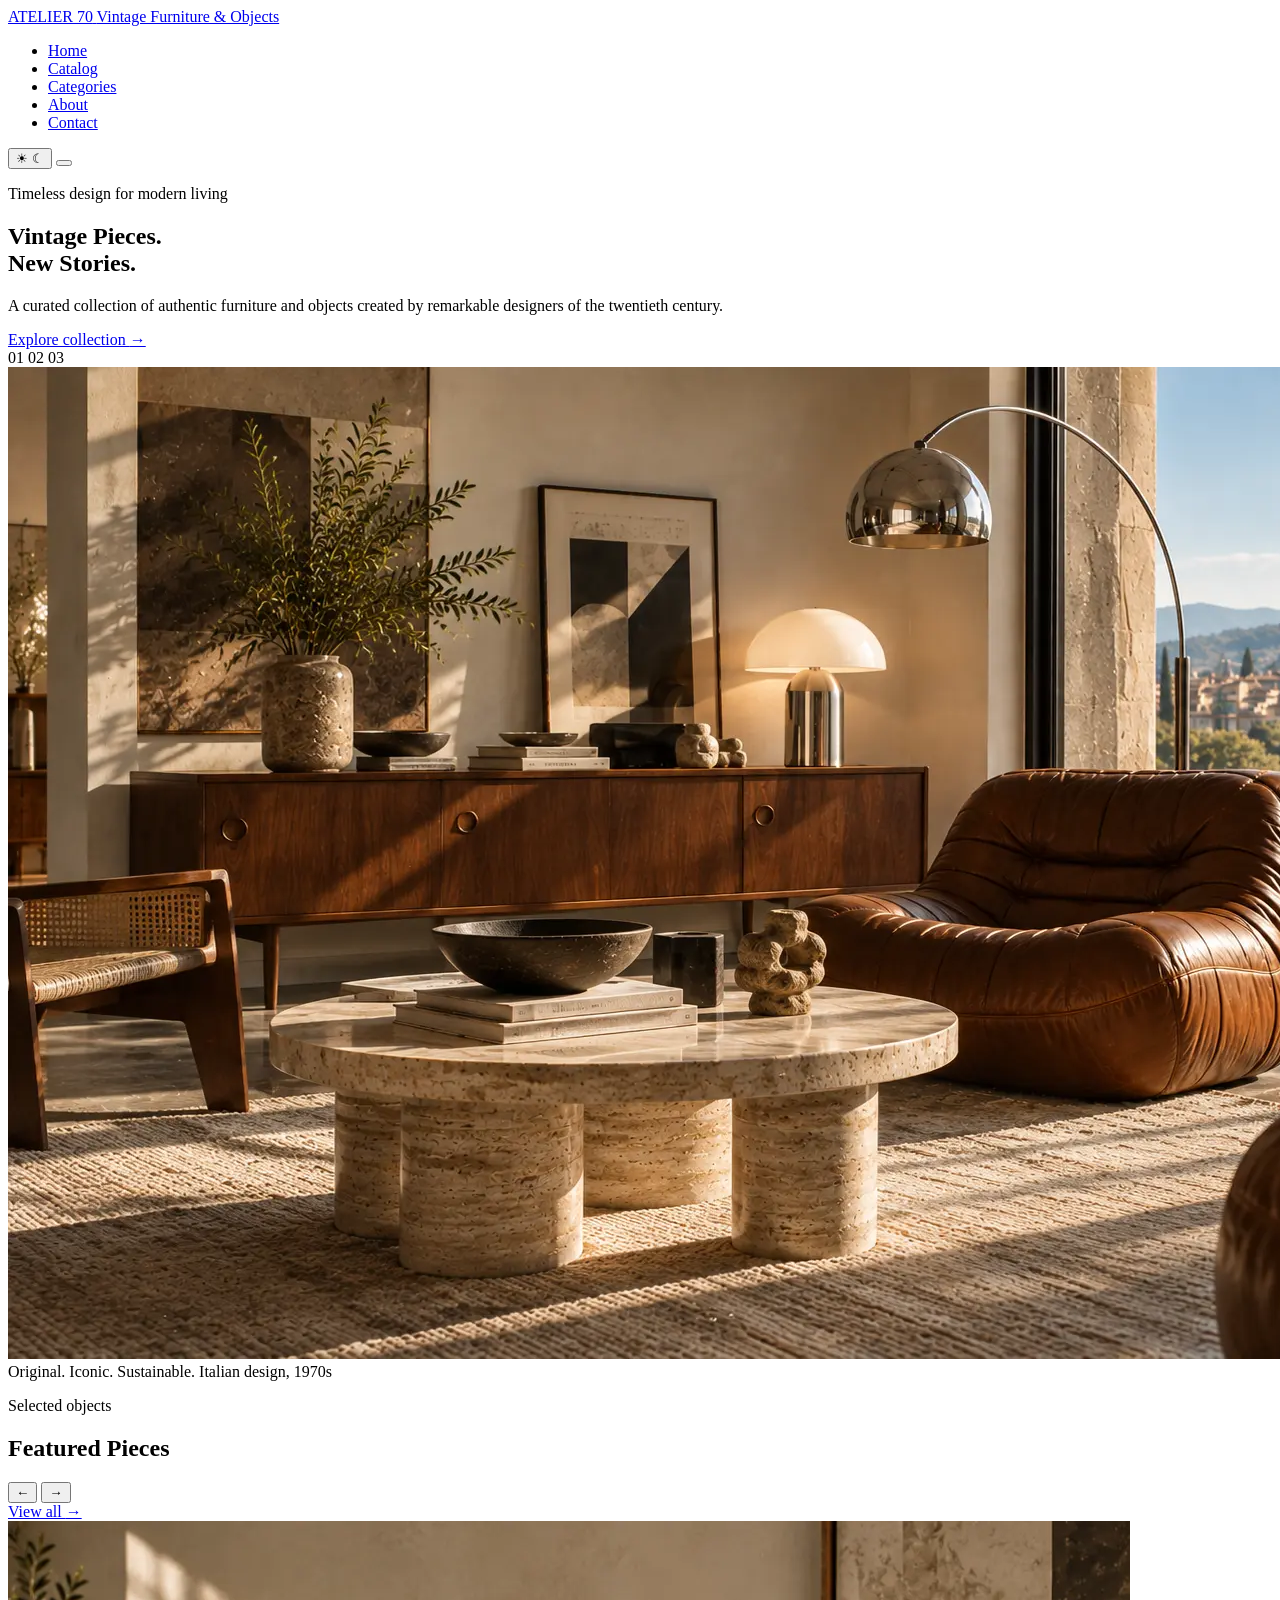
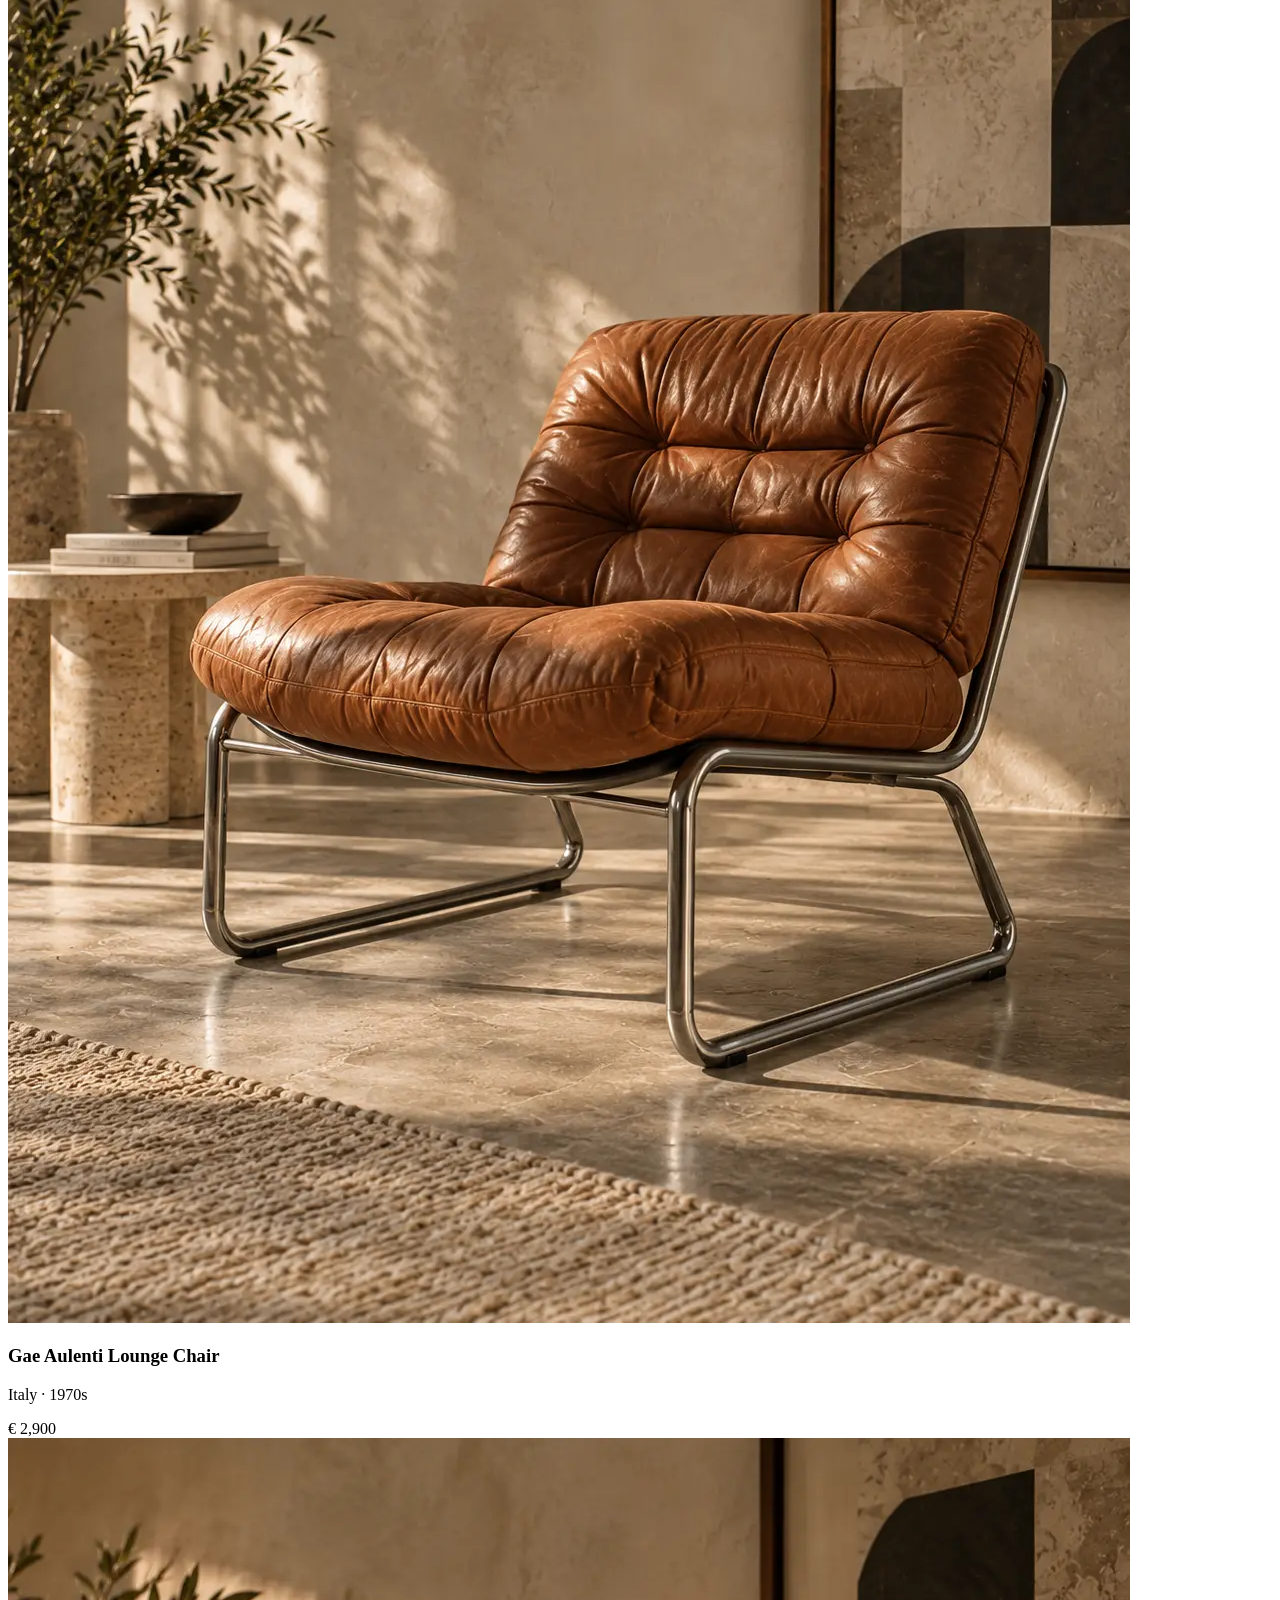
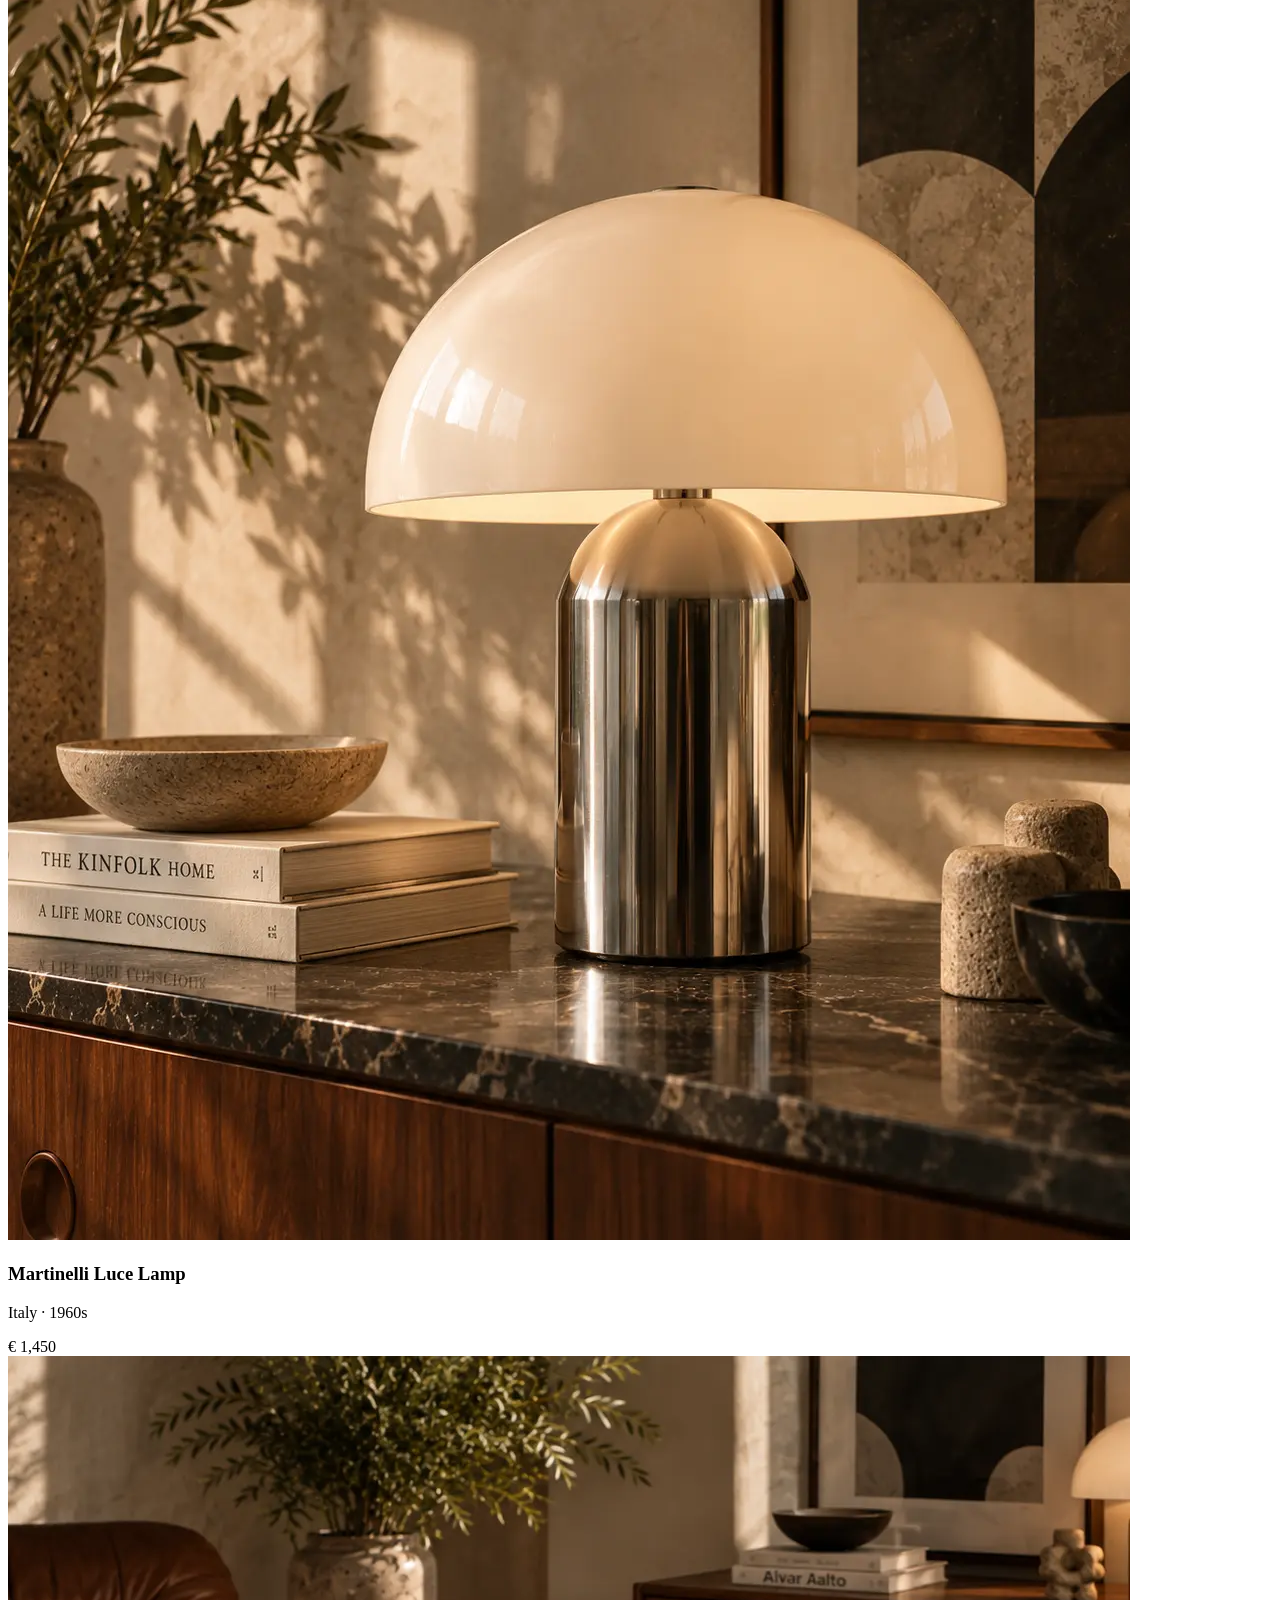
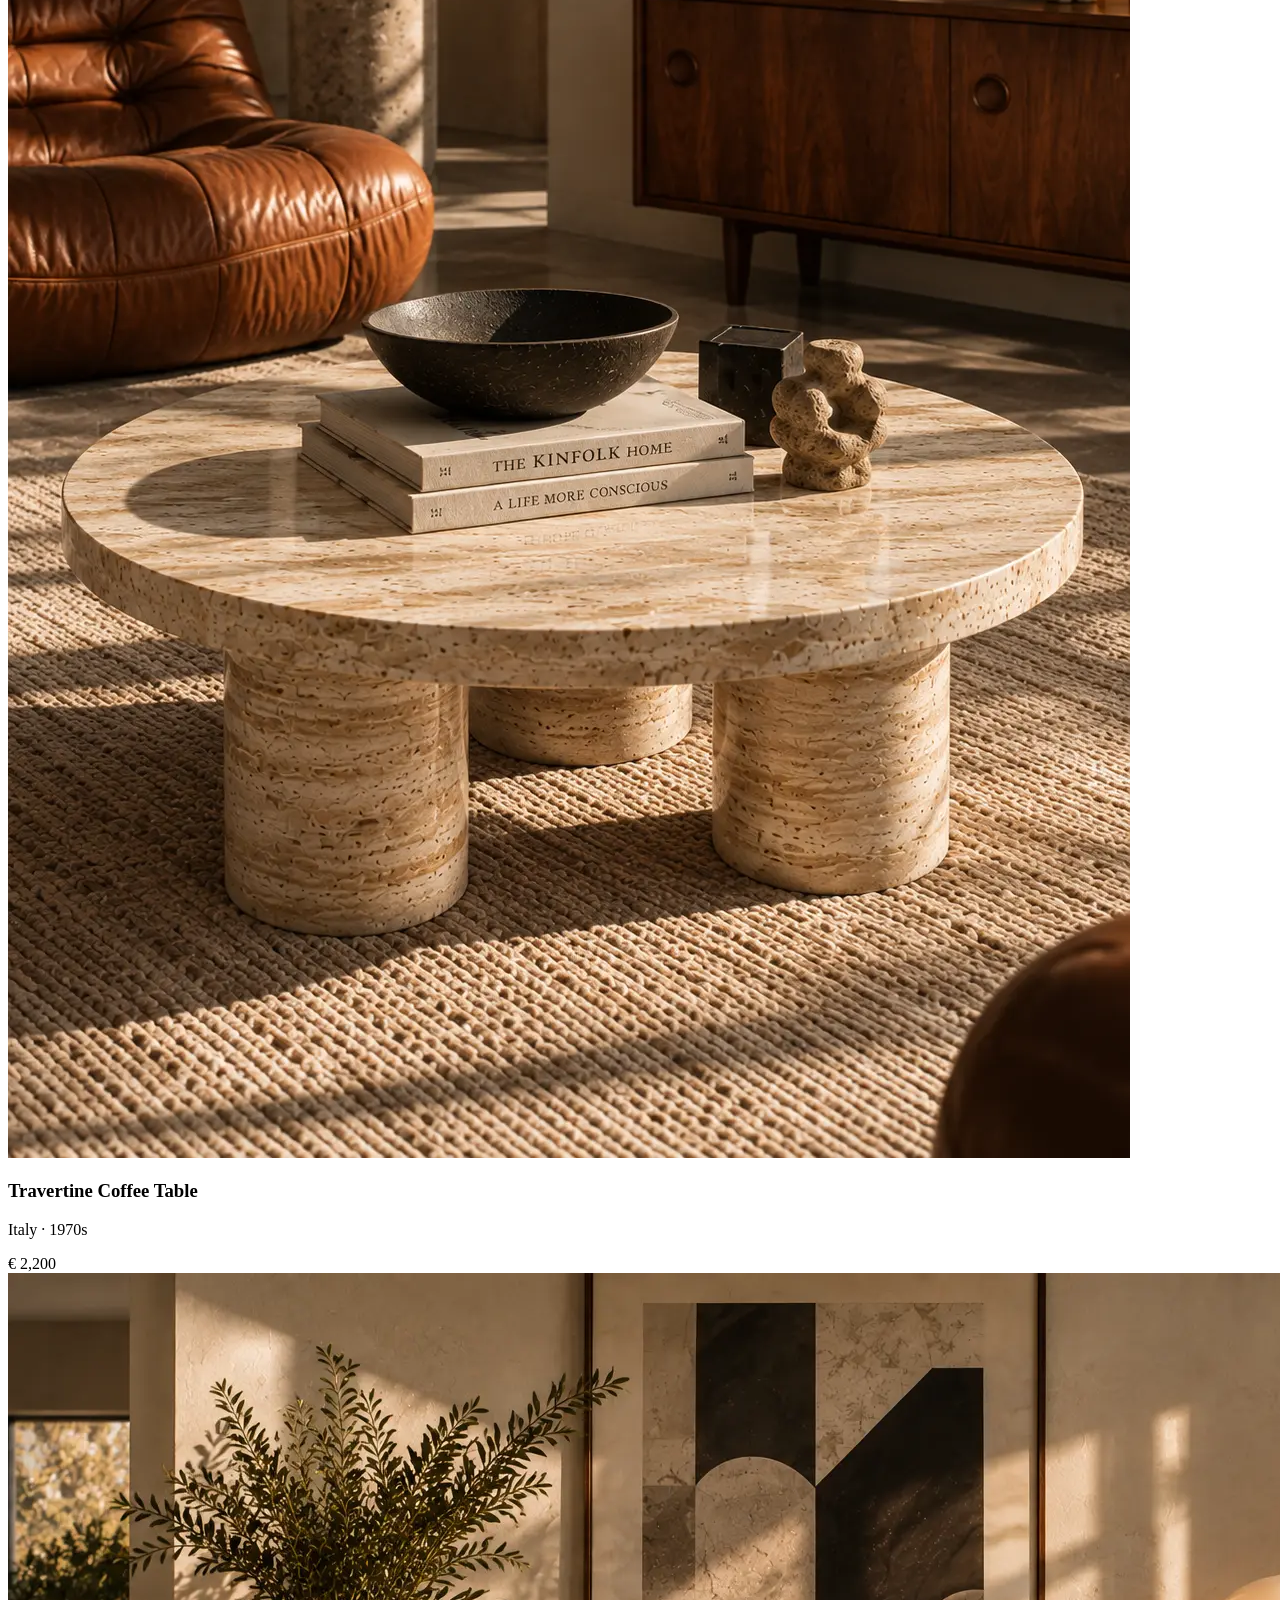
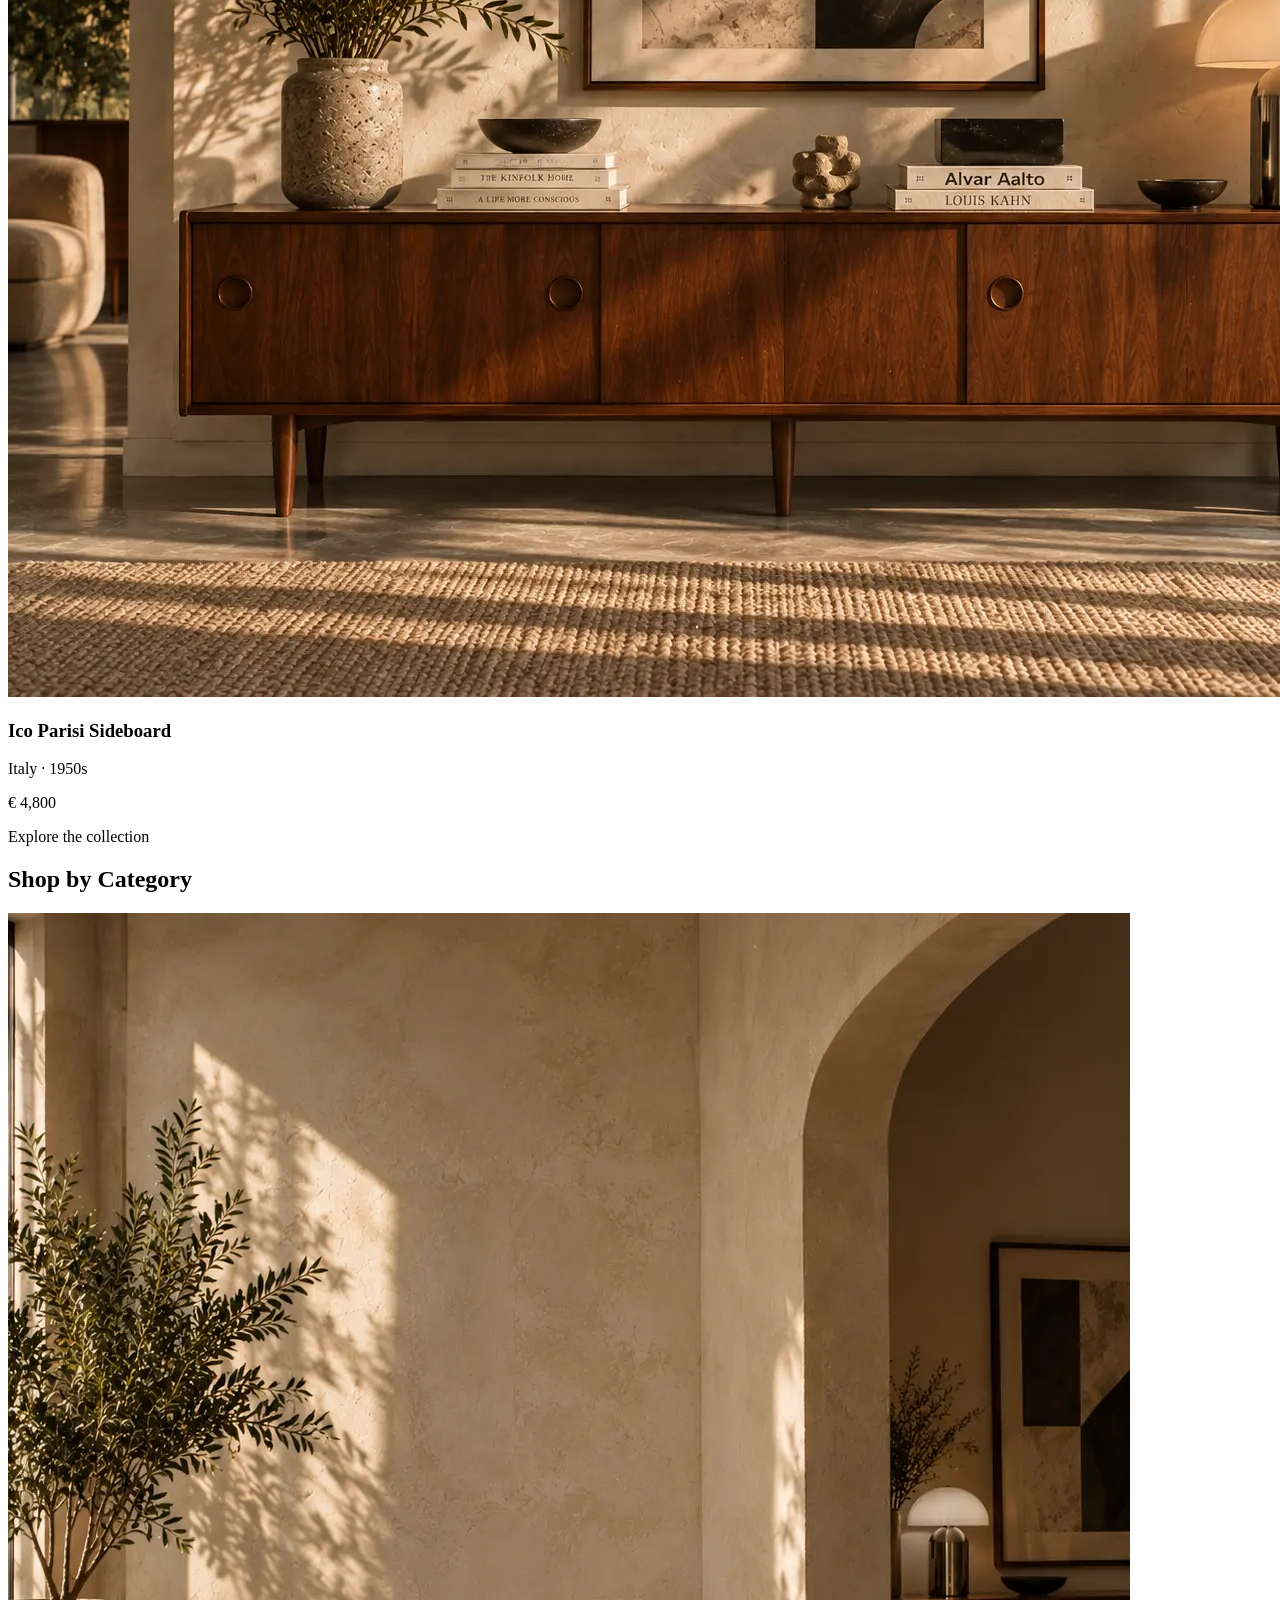
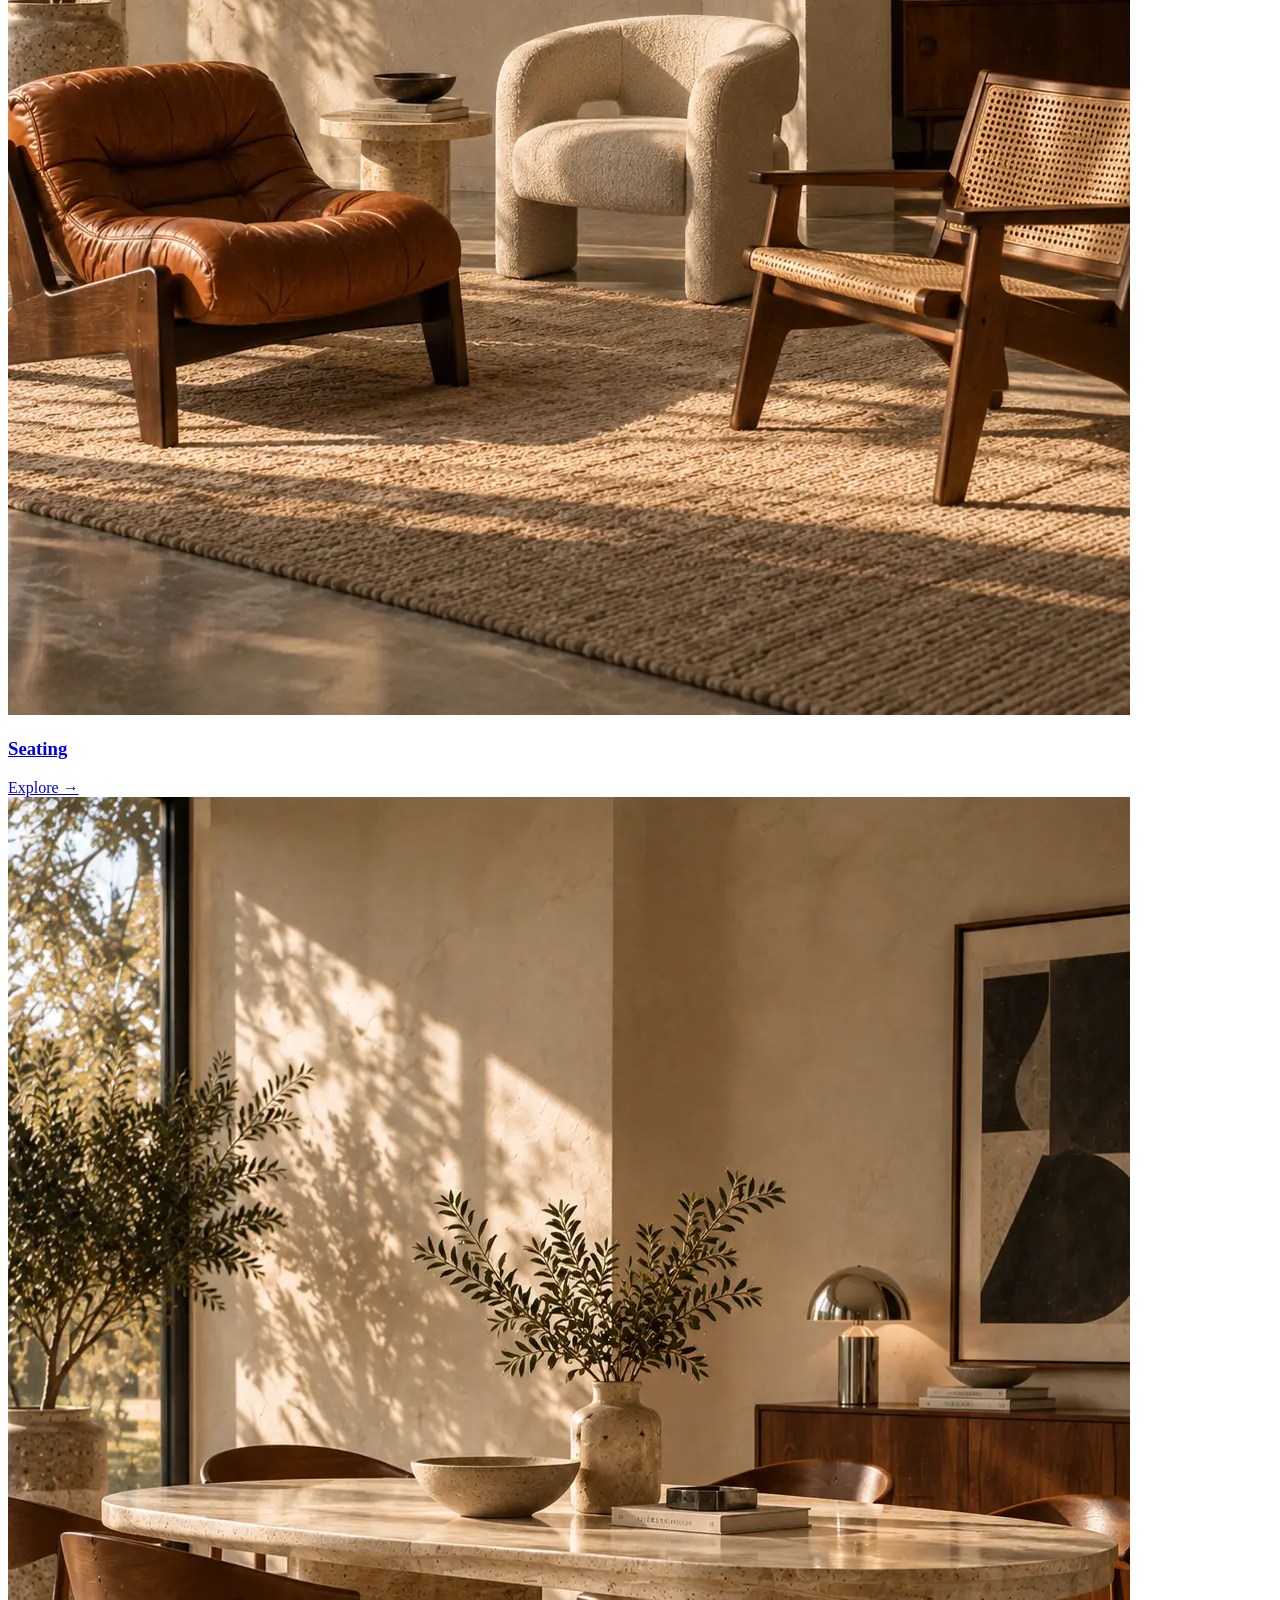
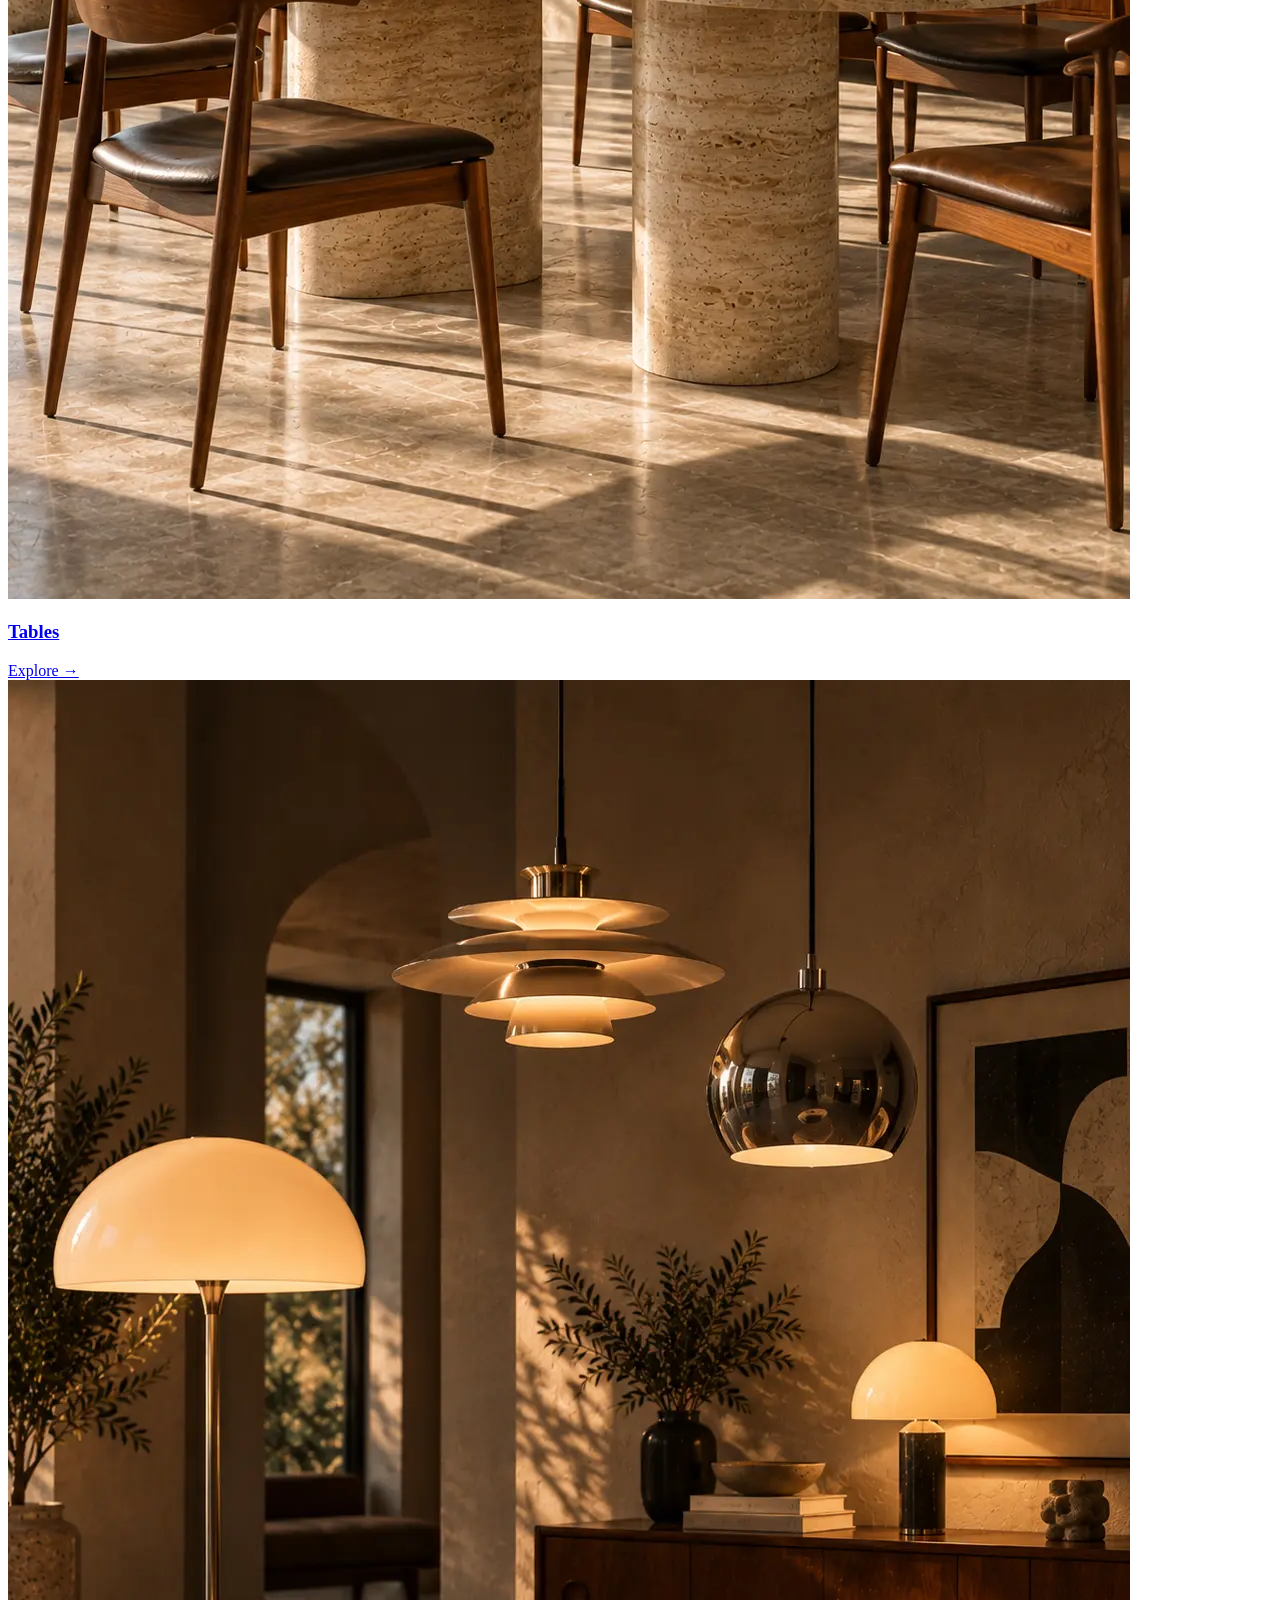
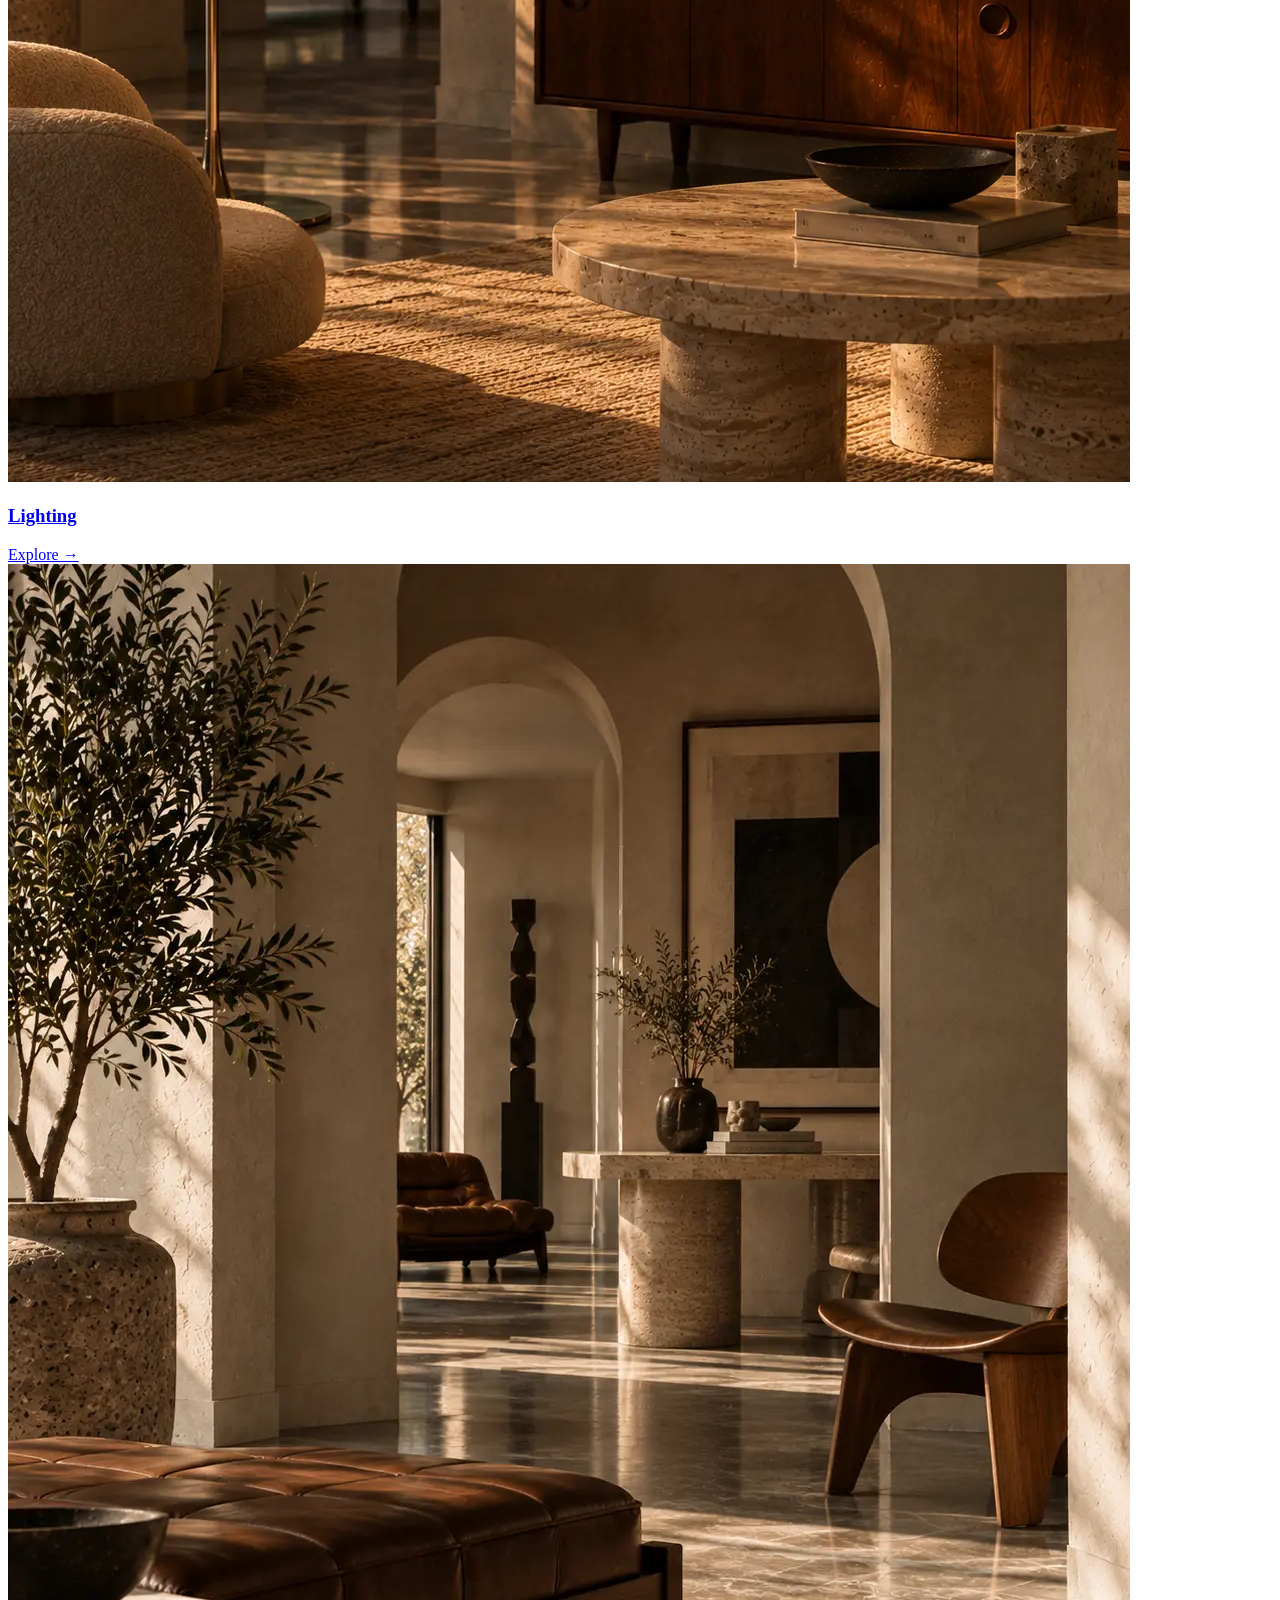
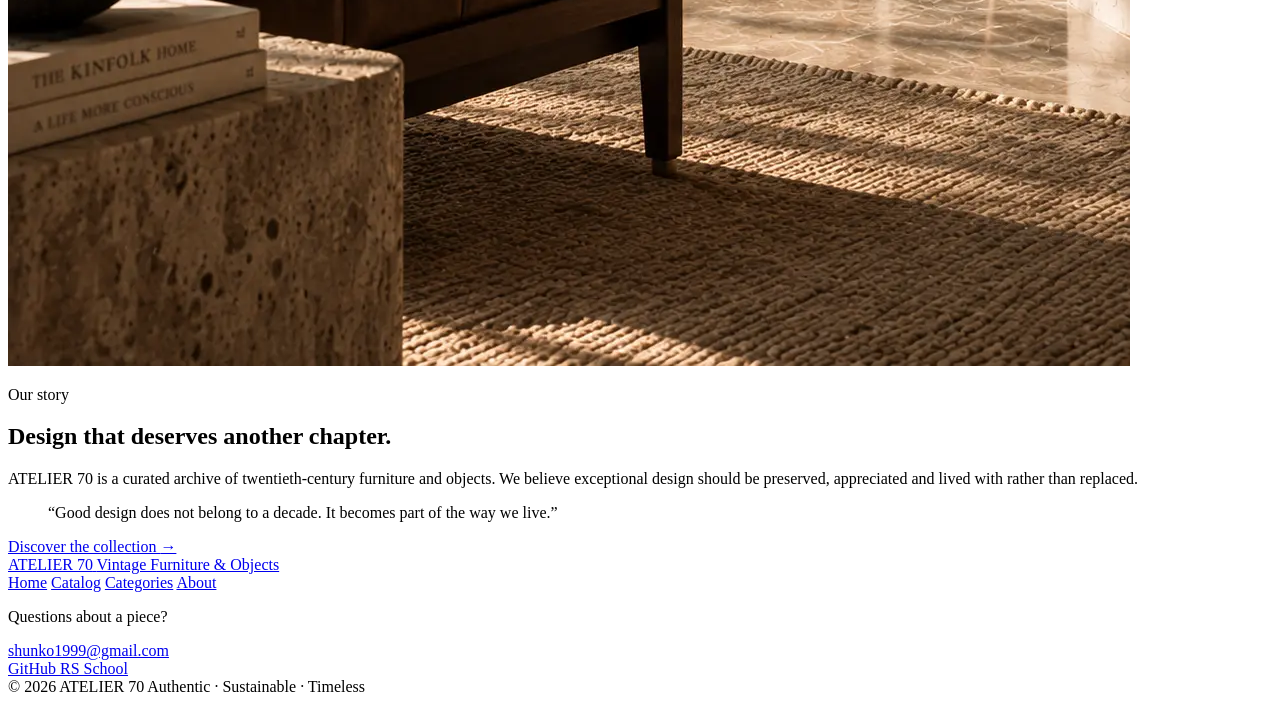
==== index.html @ c8f9b405 "feat: add home page layout" ====
<!DOCTYPE html>
<html lang="en">
  <head>
    <meta charset="UTF-8">
    <meta name="viewport" content="width=device-width, initial-scale=1.0">
    <meta
      name="description"
      content="ATELIER 70 — curated vintage furniture and collectible design."
    >
    <title>ATELIER 70 — Vintage Furniture & Objects</title>

    <link rel="icon" href="assets/images/favicon.svg" type="image/svg+xml">
    <link rel="preconnect" href="https://fonts.googleapis.com">
    <link rel="preconnect" href="https://fonts.gstatic.com" crossorigin>
    <link
      href="https://fonts.googleapis.com/css2?family=Cormorant+Garamond:wght@500;600&family=Inter:wght@400;500;600&display=swap"
      rel="stylesheet"
    >

    <link rel="stylesheet" href="css/style.css">
  </head>

  <body>
    <header class="header">
      <div class="container header__inner">
        <a class="logo" href="index.html" aria-label="ATELIER 70 home">
          <span class="logo__name">ATELIER 70</span>
          <span class="logo__description">Vintage Furniture & Objects</span>
        </a>

        <nav class="navigation" aria-label="Main navigation">
          <ul class="navigation__list">
            <li><a href="index.html">Home</a></li>
            <li><a href="catalog.html">Catalog</a></li>
            <li><a href="#categories">Categories</a></li>
            <li><a href="#about">About</a></li>
            <li><a href="#contact">Contact</a></li>
          </ul>
        </nav>

        <div class="header__actions">
          <button
            class="theme-toggle"
            type="button"
            aria-label="Switch to dark theme"
            aria-pressed="false"
          >
            <span class="theme-toggle__sun" aria-hidden="true">☀</span>
            <span class="theme-toggle__moon" aria-hidden="true">☾</span>
          </button>

          <button
            class="burger"
            type="button"
            aria-label="Open navigation menu"
            aria-expanded="false"
          >
            <span></span>
            <span></span>
            <span></span>
          </button>
        </div>
      </div>
    </header>

    <main>
      <section class="hero">
        <div class="container hero__inner">
          <div class="hero__content">
            <p class="eyebrow">Timeless design for modern living</p>

            <h1>Vintage Pieces.<br>New Stories.</h1>

            <p class="hero__description">
              A curated collection of authentic furniture and objects
              created by remarkable designers of the twentieth century.
            </p>

            <a class="button button--primary" href="catalog.html">
              Explore collection
              <span aria-hidden="true">→</span>
            </a>

            <div class="hero__pagination" aria-label="Slide 1 of 3">
              <span class="hero__pagination-active">01</span>
              <span>02</span>
              <span>03</span>
            </div>
          </div>

          <div class="hero__visual">
            <img
              src="assets/images/hero.webp"
              alt="Vintage living room with collectible furniture"
            >

            <div class="hero__caption">
              <span>Original. Iconic. Sustainable.</span>
              <span>Italian design, 1970s</span>
            </div>
          </div>
        </div>
      </section>

      <section class="featured" id="featured">
        <div class="container">
          <div class="section-heading">
            <div>
              <p class="eyebrow">Selected objects</p>
              <h2>Featured Pieces</h2>
            </div>

            <div class="featured__heading-actions">
              <div class="slider-controls" aria-label="Featured pieces controls">
                <button
                  class="slider-control slider-control--prev"
                  type="button"
                  aria-label="Previous featured piece"
                >
                  ←
                </button>

                <button
                  class="slider-control slider-control--next"
                  type="button"
                  aria-label="Next featured piece"
                >
                  →
                </button>
              </div>

              <a class="text-link" href="catalog.html">
                View all <span aria-hidden="true">→</span>
              </a>
            </div>
          </div>

          <div class="featured__slider">
            <article class="product-card">
              <div class="product-card__image">
                <img
                  src="assets/images/chair-01.webp"
                  alt="Vintage lounge chair"
                >
              </div>
              <h3>Gae Aulenti Lounge Chair</h3>
              <p>Italy · 1970s</p>
              <span class="product-card__price">€ 2,900</span>
            </article>

            <article class="product-card">
              <div class="product-card__image">
                <img
                  src="assets/images/lamp-01.webp"
                  alt="Vintage table lamp"
                >
              </div>
              <h3>Martinelli Luce Lamp</h3>
              <p>Italy · 1960s</p>
              <span class="product-card__price">€ 1,450</span>
            </article>

            <article class="product-card">
              <div class="product-card__image">
                <img
                  src="assets/images/table-01.webp"
                  alt="Travertine coffee table"
                >
              </div>
              <h3>Travertine Coffee Table</h3>
              <p>Italy · 1970s</p>
              <span class="product-card__price">€ 2,200</span>
            </article>

            <article class="product-card">
              <div class="product-card__image">
                <img
                  src="assets/images/sideboard-01.webp"
                  alt="Vintage wooden sideboard"
                >
              </div>
              <h3>Ico Parisi Sideboard</h3>
              <p>Italy · 1950s</p>
              <span class="product-card__price">€ 4,800</span>
            </article>
          </div>
        </div>
      </section>

      <section class="categories" id="categories">
        <div class="container">
          <div class="section-heading">
            <div>
              <p class="eyebrow">Explore the collection</p>
              <h2>Shop by Category</h2>
            </div>
          </div>

          <div class="categories__grid">
            <a class="category-card" href="catalog.html#seating">
              <img
                src="assets/images/category-seating.webp"
                alt="Vintage seating collection"
              >
              <div class="category-card__content">
                <h3>Seating</h3>
                <span>Explore →</span>
              </div>
            </a>

            <a class="category-card" href="catalog.html#tables">
              <img
                src="assets/images/category-tables.webp"
                alt="Vintage tables collection"
              >
              <div class="category-card__content">
                <h3>Tables</h3>
                <span>Explore →</span>
              </div>
            </a>

            <a class="category-card" href="catalog.html#lighting">
              <img
                src="assets/images/category-lighting.webp"
                alt="Vintage lighting collection"
              >
              <div class="category-card__content">
                <h3>Lighting</h3>
                <span>Explore →</span>
              </div>
            </a>
          </div>
        </div>
      </section>

      <section class="story" id="about">
        <div class="container story__inner">
          <div class="story__image">
            <img
              src="assets/images/story.webp"
              alt="Curated vintage furniture in an interior"
            >
          </div>

          <div class="story__content">
            <p class="eyebrow">Our story</p>

            <h2>Design that deserves another chapter.</h2>

            <p>
              ATELIER 70 is a curated archive of twentieth-century furniture
              and objects. We believe exceptional design should be preserved,
              appreciated and lived with rather than replaced.
            </p>

            <blockquote>
              “Good design does not belong to a decade. It becomes part of
              the way we live.”
            </blockquote>

            <a class="text-link" href="catalog.html">
              Discover the collection <span aria-hidden="true">→</span>
            </a>
          </div>
        </div>
      </section>
    </main>

    <footer class="footer" id="contact">
      <div class="container">
        <div class="footer__top">
          <a
            class="logo logo--footer"
            href="index.html"
            aria-label="ATELIER 70 home"
          >
            <span class="logo__name">ATELIER 70</span>
            <span class="logo__description">Vintage Furniture & Objects</span>
          </a>

          <nav class="footer__navigation" aria-label="Footer navigation">
            <a href="index.html">Home</a>
            <a href="catalog.html">Catalog</a>
            <a href="#categories">Categories</a>
            <a href="#about">About</a>
          </nav>

          <div class="footer__contact">
            <p>Questions about a piece?</p>

            <a href="mailto:shunko1999@gmail.com">
              shunko1999@gmail.com
            </a>

            <div class="footer__external">
              <a
                href="https://github.com/sailoksis"
                target="_blank"
                rel="noopener noreferrer"
              >
                GitHub
              </a>

              <a
                href="https://rs.school/"
                target="_blank"
                rel="noopener noreferrer"
              >
                RS School
              </a>
            </div>
          </div>
        </div>

        <div class="footer__bottom">
          <span>© 2026 ATELIER 70</span>
          <span>Authentic · Sustainable · Timeless</span>
        </div>
      </div>
    </footer>

    <script src="js/main.js"></script>
  </body>
</html>
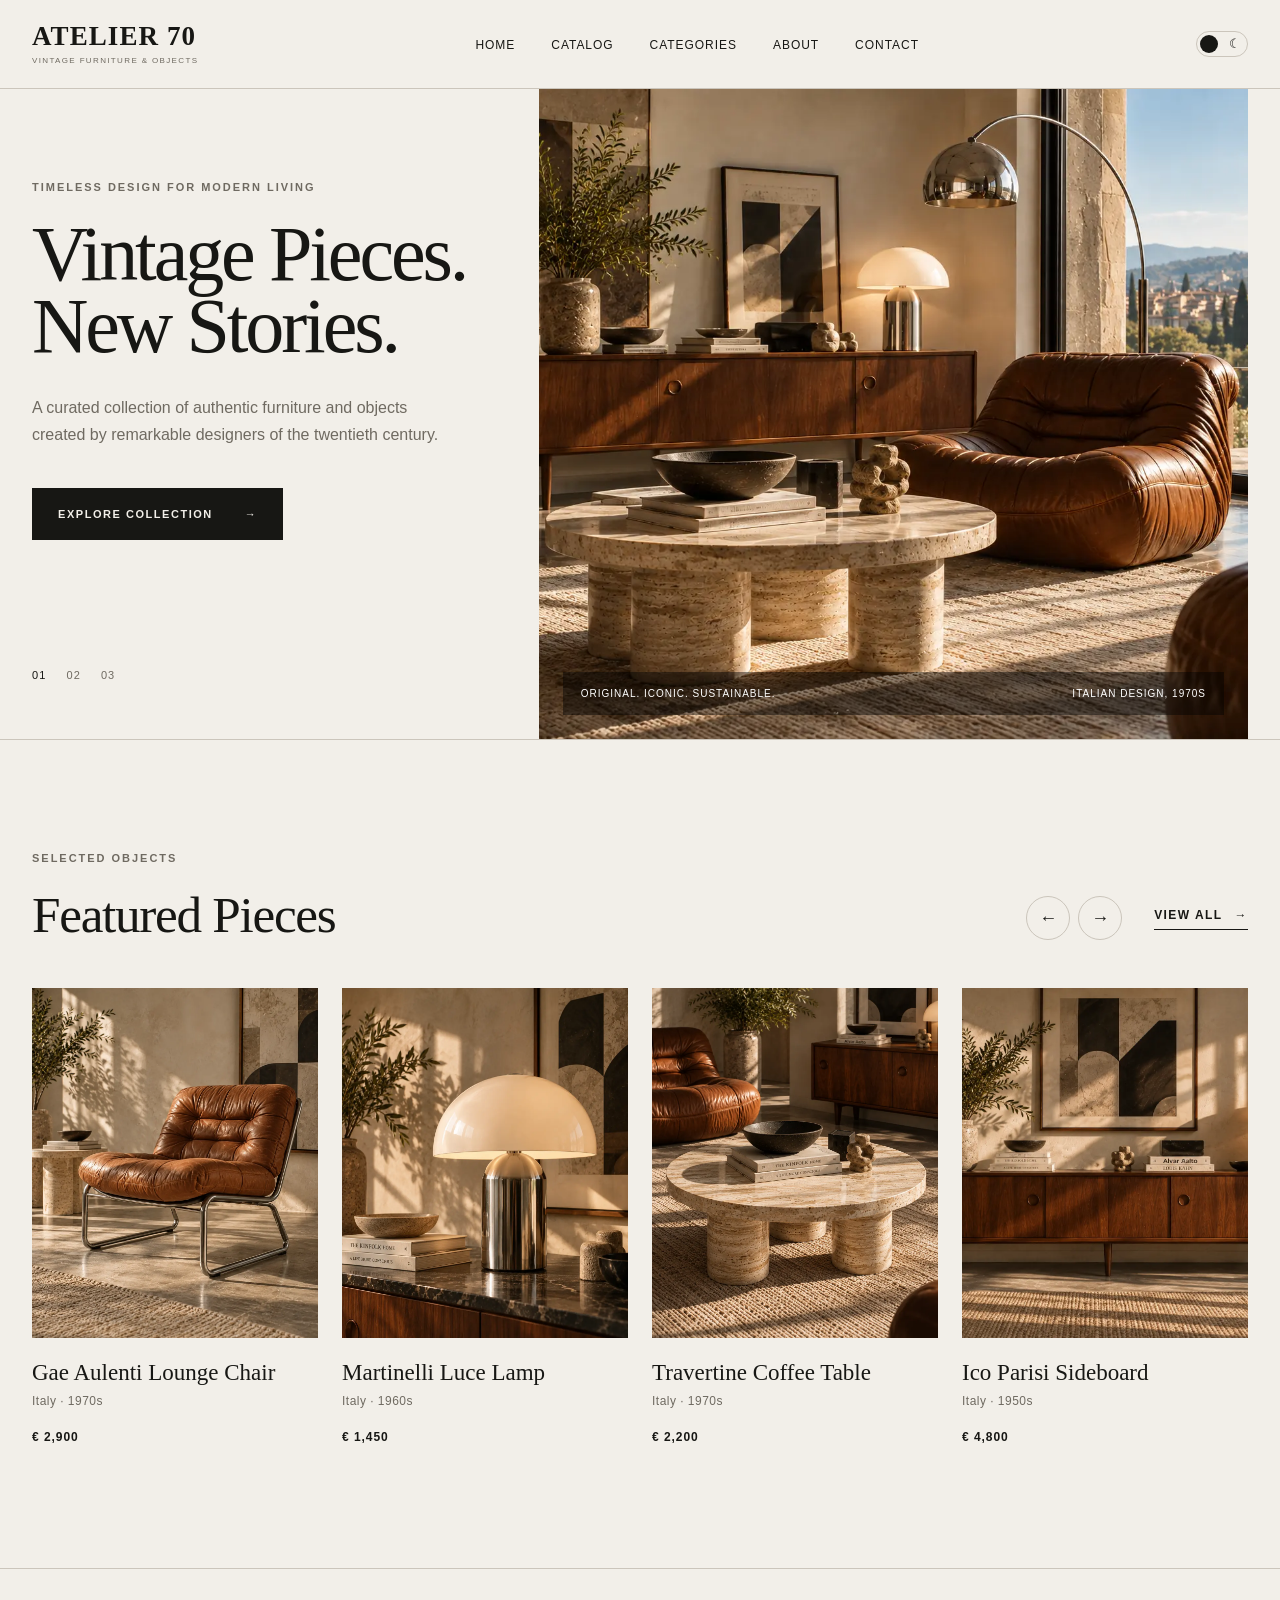
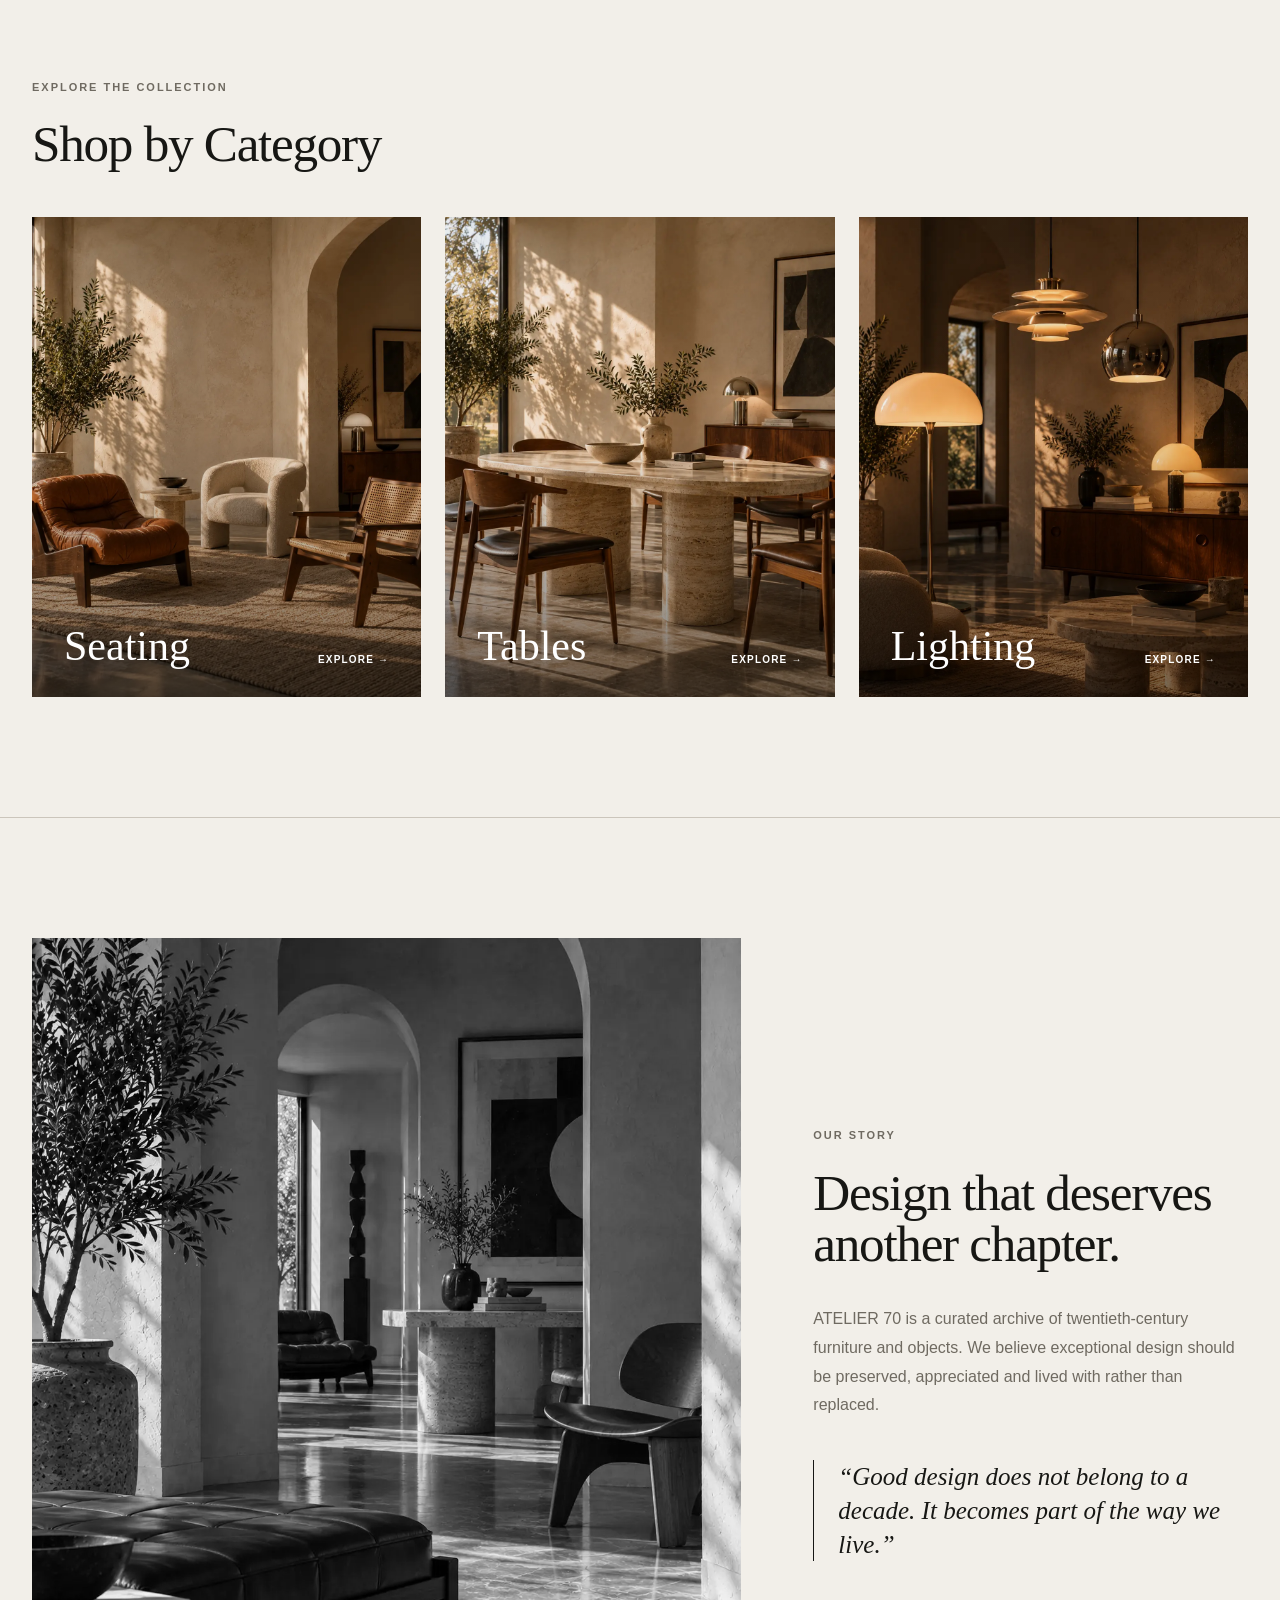
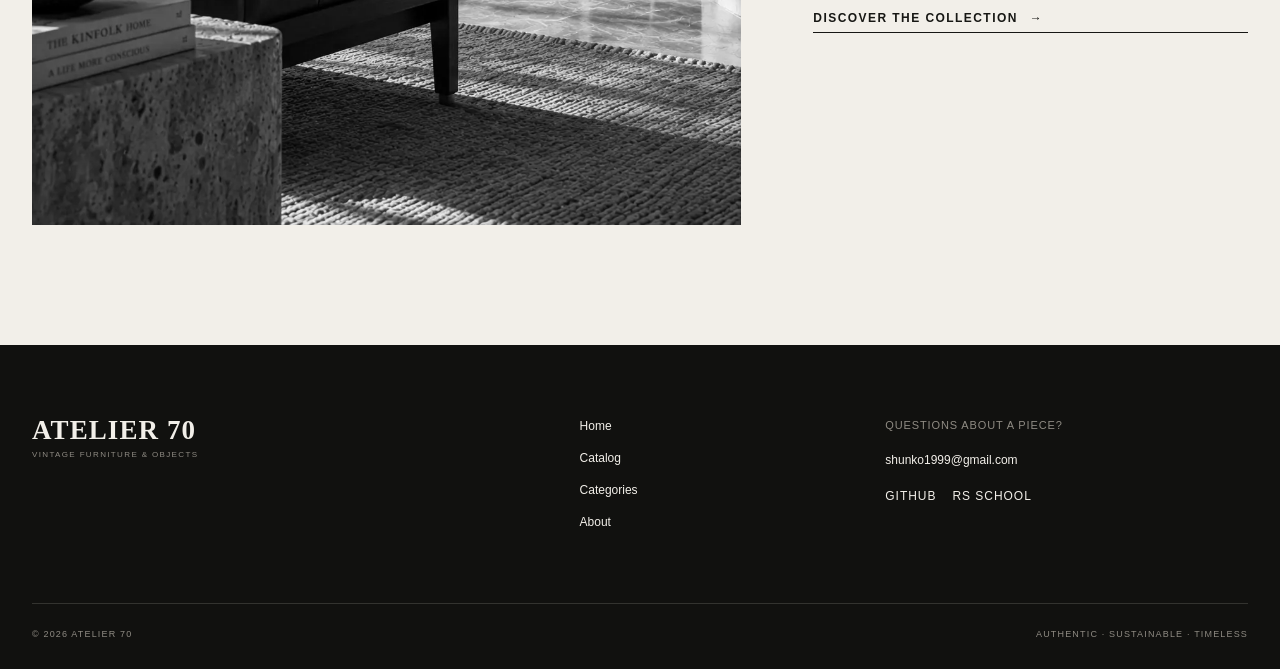
==== commit d4631254: "fix: improve markup validation and catalog styles" ====
--- a/index.html
+++ b/index.html
@@ -81,7 +81,7 @@
               <span aria-hidden="true">→</span>
             </a>
 
-            <div class="hero__pagination" aria-label="Slide 1 of 3">
+            <div class="hero__pagination" role="group" aria-label="Slide 1 of 3">
               <span class="hero__pagination-active">01</span>
               <span>02</span>
               <span>03</span>
@@ -111,7 +111,11 @@
             </div>
 
             <div class="featured__heading-actions">
-              <div class="slider-controls" aria-label="Featured pieces controls">
+              <div
+  class="slider-controls"
+  role="group"
+  aria-label="Featured pieces controls"
+>
                 <button
                   class="slider-control slider-control--prev"
                   type="button"
--- a/css/style.css
+++ b/css/style.css
@@ -0,0 +1,1245 @@
+/* ========================================
+   ATELIER 70
+   Landing Page — Part 1
+   ======================================== */
+
+   :root {
+    --color-bg: #f2efe9;
+    --color-surface: #faf8f4;
+    --color-text: #171714;
+    --color-muted: #6f6a61;
+    --color-line: #cbc5bb;
+    --color-button-text: #f2efe9;
+  
+    --font-display: "Cormorant Garamond", Georgia, serif;
+    --font-body: "Inter", Arial, sans-serif;
+  
+    --container-width: 1280px;
+    --page-padding: 32px;
+  
+    --transition: 0.3s ease;
+  }
+  
+  * {
+    box-sizing: border-box;
+  }
+  
+  html {
+    scroll-behavior: smooth;
+  }
+  
+  body {
+    margin: 0;
+    min-width: 320px;
+    background-color: var(--color-bg);
+    color: var(--color-text);
+    font-family: var(--font-body);
+    font-size: 16px;
+    line-height: 1.5;
+    transition:
+      background-color var(--transition),
+      color var(--transition);
+  }
+  
+  body.dark-theme {
+    --color-bg: #171714;
+    --color-surface: #211f1b;
+    --color-text: #f2efe9;
+    --color-muted: #aaa49a;
+    --color-line: #45413b;
+    --color-button-text: #171714;
+  }
+  
+  img {
+    display: block;
+    width: 100%;
+    height: 100%;
+    object-fit: cover;
+  }
+  
+  a {
+    color: inherit;
+    text-decoration: none;
+  }
+  
+  button {
+    padding: 0;
+    border: 0;
+    color: inherit;
+    font: inherit;
+    background: none;
+    cursor: pointer;
+  }
+  
+  h1,
+  h2,
+  h3,
+  p,
+  blockquote {
+    margin-top: 0;
+  }
+  
+  .container {
+    width: min(
+      calc(100% - (var(--page-padding) * 2)),
+      var(--container-width)
+    );
+    margin-inline: auto;
+  }
+  
+  /* ========================================
+     Typography
+     ======================================== */
+  
+  h1,
+  h2,
+  h3 {
+    font-family: var(--font-display);
+    font-weight: 500;
+  }
+  
+  h1 {
+    margin-bottom: 32px;
+    font-size: clamp(64px, 6.1vw, 88px);
+    line-height: 0.92;
+    letter-spacing: -0.04em;
+  }
+  
+  h2 {
+    margin-bottom: 0;
+    font-size: clamp(42px, 4vw, 56px);
+    line-height: 1;
+    letter-spacing: -0.025em;
+  }
+  
+  .eyebrow {
+    margin-bottom: 24px;
+    color: var(--color-muted);
+    font-size: 11px;
+    font-weight: 600;
+    line-height: 1.2;
+    letter-spacing: 0.18em;
+    text-transform: uppercase;
+  }
+  
+  .text-link {
+    display: inline-flex;
+    gap: 12px;
+    align-items: center;
+    padding-bottom: 5px;
+    border-bottom: 1px solid var(--color-text);
+    font-size: 12px;
+    font-weight: 600;
+    letter-spacing: 0.12em;
+    text-transform: uppercase;
+    transition: opacity var(--transition);
+  }
+  
+  .text-link:hover {
+    opacity: 0.55;
+  }
+  
+  /* ========================================
+     Header
+     ======================================== */
+  
+  .header {
+    position: relative;
+    z-index: 20;
+    border-bottom: 1px solid var(--color-line);
+    background-color: var(--color-bg);
+  }
+  
+  .header__inner {
+    display: flex;
+    min-height: 88px;
+    align-items: center;
+    justify-content: space-between;
+  }
+  
+  .logo {
+    display: inline-flex;
+    flex-direction: column;
+    flex-shrink: 0;
+  }
+  
+  .logo__name {
+    font-family: var(--font-display);
+    font-size: 27px;
+    font-weight: 600;
+    line-height: 1;
+    letter-spacing: 0.04em;
+  }
+  
+  .logo__description {
+    margin-top: 7px;
+    color: var(--color-muted);
+    font-size: 8px;
+    font-weight: 500;
+    line-height: 1;
+    letter-spacing: 0.17em;
+    text-transform: uppercase;
+  }
+  
+  .navigation__list {
+    display: flex;
+    gap: 36px;
+    align-items: center;
+    margin: 0;
+    padding: 0;
+    list-style: none;
+  }
+  
+  .navigation a {
+    position: relative;
+    font-size: 12px;
+    font-weight: 500;
+    letter-spacing: 0.08em;
+    text-transform: uppercase;
+  }
+  
+  .navigation a::after {
+    position: absolute;
+    right: 0;
+    bottom: -8px;
+    left: 0;
+    height: 1px;
+    background-color: var(--color-text);
+    content: "";
+    transform: scaleX(0);
+    transform-origin: right;
+    transition: transform var(--transition);
+  }
+  
+  .navigation a:hover::after {
+    transform: scaleX(1);
+    transform-origin: left;
+  }
+  
+  .header__actions {
+    display: flex;
+    gap: 24px;
+    align-items: center;
+  }
+  
+  .theme-toggle {
+    position: relative;
+    display: flex;
+    width: 52px;
+    height: 26px;
+    align-items: center;
+    justify-content: space-around;
+    border: 1px solid var(--color-line);
+    border-radius: 20px;
+    font-size: 13px;
+  }
+  
+  .theme-toggle::after {
+    position: absolute;
+    top: 3px;
+    left: 3px;
+    width: 18px;
+    height: 18px;
+    border-radius: 50%;
+    background-color: var(--color-text);
+    content: "";
+    transition: transform var(--transition);
+  }
+  
+  body.dark-theme .theme-toggle::after {
+    transform: translateX(26px);
+  }
+  
+  .burger {
+    display: none;
+    width: 28px;
+    height: 20px;
+    flex-direction: column;
+    justify-content: space-between;
+  }
+  
+  .burger span {
+    display: block;
+    width: 100%;
+    height: 1px;
+    background-color: var(--color-text);
+  }
+  
+  /* ========================================
+     Hero
+     ======================================== */
+  
+  .hero {
+    border-bottom: 1px solid var(--color-line);
+  }
+  
+  .hero__inner {
+    display: grid;
+    min-height: 650px;
+    grid-template-columns: 5fr 7fr;
+  }
+  
+  .hero__content {
+    display: flex;
+    padding: 92px 64px 56px 0;
+    flex-direction: column;
+    justify-content: center;
+  }
+  
+  .hero__description {
+    max-width: 430px;
+    margin-bottom: 40px;
+    color: var(--color-muted);
+    font-size: 16px;
+    line-height: 1.7;
+  }
+  
+  .button {
+    display: inline-flex;
+    width: fit-content;
+    gap: 32px;
+    align-items: center;
+    justify-content: center;
+    min-height: 52px;
+    padding: 0 26px;
+    font-size: 11px;
+    font-weight: 600;
+    letter-spacing: 0.14em;
+    text-transform: uppercase;
+    transition:
+      opacity var(--transition),
+      transform var(--transition);
+  }
+  
+  .button:hover {
+    opacity: 0.8;
+    transform: translateY(-2px);
+  }
+  
+  .button--primary {
+    background-color: var(--color-text);
+    color: var(--color-button-text);
+  }
+  
+  .hero__pagination {
+    display: flex;
+    gap: 20px;
+    margin-top: auto;
+    padding-top: 56px;
+    color: var(--color-muted);
+    font-size: 11px;
+    letter-spacing: 0.1em;
+  }
+  
+  .hero__pagination-active {
+    color: var(--color-text);
+  }
+  
+  .hero__visual {
+    position: relative;
+    min-height: 650px;
+    overflow: hidden;
+  }
+  
+  .hero__visual img {
+    transition: transform 0.8s ease;
+  }
+  
+  .hero__visual:hover img {
+    transform: scale(1.015);
+  }
+  
+  .hero__caption {
+    position: absolute;
+    right: 24px;
+    bottom: 24px;
+    left: 24px;
+    display: flex;
+    justify-content: space-between;
+    padding: 14px 18px;
+    color: #fff;
+    font-size: 10px;
+    letter-spacing: 0.1em;
+    text-transform: uppercase;
+    background-color: rgb(0 0 0 / 45%);
+  }
+  
+  /* ========================================
+     Shared section heading
+     ======================================== */
+  
+  .section-heading {
+    display: flex;
+    align-items: end;
+    justify-content: space-between;
+    margin-bottom: 48px;
+  }
+  
+  /* ========================================
+     Featured Pieces
+     ======================================== */
+  
+  .featured {
+    padding: 112px 0 120px;
+    border-bottom: 1px solid var(--color-line);
+  }
+  
+  .featured__slider {
+    display: grid;
+    gap: 24px;
+    grid-template-columns: repeat(4, minmax(0, 1fr));
+  }
+  
+  .product-card {
+    min-width: 0;
+  }
+  
+  .product-card__image {
+    height: 350px;
+    margin-bottom: 22px;
+    overflow: hidden;
+    background-color: var(--color-surface);
+  }
+  
+  .product-card__image img {
+    transition: transform 0.6s ease;
+  }
+  
+  .product-card:hover .product-card__image img {
+    transform: scale(1.025);
+  }
+  
+  .product-card h3 {
+    margin-bottom: 5px;
+    font-size: 23px;
+    line-height: 1.15;
+  }
+  
+  .product-card p {
+    margin-bottom: 14px;
+    color: var(--color-muted);
+    font-size: 12px;
+    letter-spacing: 0.04em;
+  }
+  
+  .product-card__price {
+    font-size: 12px;
+    font-weight: 600;
+    letter-spacing: 0.08em;
+  }
+  
+  /* ========================================
+     Categories
+     ======================================== */
+  
+  .categories {
+    padding: 112px 0 120px;
+    border-bottom: 1px solid var(--color-line);
+  }
+  
+  .categories__grid {
+    display: grid;
+    gap: 24px;
+    grid-template-columns: repeat(3, minmax(0, 1fr));
+  }
+  
+  .category-card {
+    position: relative;
+    height: 480px;
+    overflow: hidden;
+    background-color: var(--color-surface);
+  }
+  
+  .category-card::after {
+    position: absolute;
+    inset: 0;
+    background: linear-gradient(
+      to top,
+      rgb(0 0 0 / 55%) 0%,
+      rgb(0 0 0 / 5%) 55%
+    );
+    content: "";
+  }
+  
+  .category-card img {
+    transition: transform 0.7s ease;
+  }
+  
+  .category-card:hover img {
+    transform: scale(1.035);
+  }
+  
+  .category-card__content {
+    position: absolute;
+    z-index: 2;
+    right: 32px;
+    bottom: 30px;
+    left: 32px;
+    display: flex;
+    align-items: end;
+    justify-content: space-between;
+    color: #fff;
+  }
+  
+  .category-card__content h3 {
+    margin: 0;
+    font-size: 42px;
+    line-height: 1;
+  }
+  
+  .category-card__content span {
+    font-size: 10px;
+    font-weight: 600;
+    letter-spacing: 0.12em;
+    text-transform: uppercase;
+  }
+  
+  /* ========================================
+     Our Story
+     ======================================== */
+  
+  .story {
+    padding: 120px 0;
+  }
+  
+  .story__inner {
+    display: grid;
+    align-items: stretch;
+    grid-template-columns: 7fr 5fr;
+  }
+  
+  .story__image {
+    min-height: 600px;
+    overflow: hidden;
+  }
+  
+  .story__image img {
+    filter: grayscale(100%);
+  }
+  
+  .story__content {
+    display: flex;
+    padding: 64px 0 64px 72px;
+    flex-direction: column;
+    justify-content: center;
+  }
+  
+  .story__content h2 {
+    max-width: 500px;
+    margin-bottom: 36px;
+  }
+  
+  .story__content > p:not(.eyebrow) {
+    max-width: 470px;
+    margin-bottom: 40px;
+    color: var(--color-muted);
+    line-height: 1.8;
+  }
+  
+  .story blockquote {
+    max-width: 480px;
+    margin-right: 0;
+    margin-bottom: 48px;
+    margin-left: 0;
+    padding-left: 24px;
+    border-left: 1px solid var(--color-text);
+    font-family: var(--font-display);
+    font-size: 25px;
+    font-style: italic;
+    line-height: 1.35;
+  }
+  
+  /* ========================================
+     Footer
+     ======================================== */
+  
+  .footer {
+    padding: 72px 0 28px;
+    background-color: #11110f;
+    color: #f2efe9;
+  }
+  
+  .footer .logo__description {
+    color: #8f8b83;
+  }
+  
+  .footer__top {
+    display: grid;
+    gap: 64px;
+    align-items: start;
+    grid-template-columns: 2fr 1fr 1.5fr;
+    padding-bottom: 72px;
+  }
+  
+  .footer__navigation {
+    display: flex;
+    gap: 14px;
+    flex-direction: column;
+  }
+  
+  .footer__navigation a,
+  .footer__contact a {
+    width: fit-content;
+    font-size: 12px;
+    transition: opacity var(--transition);
+  }
+  
+  .footer__navigation a:hover,
+  .footer__contact a:hover {
+    opacity: 0.55;
+  }
+  
+  .footer__contact p {
+    margin-bottom: 14px;
+    color: #8f8b83;
+    font-size: 11px;
+    letter-spacing: 0.08em;
+    text-transform: uppercase;
+  }
+  
+  .footer__bottom {
+    display: flex;
+    justify-content: space-between;
+    padding-top: 24px;
+    border-top: 1px solid #33332f;
+    color: #8f8b83;
+    font-size: 9px;
+    letter-spacing: 0.13em;
+    text-transform: uppercase;
+  }
+  
+  /* ========================================
+     Tablet — 768px
+     ======================================== */
+  
+  @media (max-width: 768px) {
+    :root {
+      --page-padding: 32px;
+    }
+  
+    .navigation {
+      display: none;
+    }
+  
+    .burger {
+      display: flex;
+    }
+  
+    .hero__inner {
+      min-height: auto;
+      grid-template-columns: 1fr;
+    }
+  
+    .hero__content {
+      min-height: 560px;
+      padding: 72px 0 48px;
+    }
+  
+    .hero__visual {
+      min-height: 580px;
+    }
+  
+    .featured,
+    .categories {
+      padding: 88px 0;
+    }
+  
+    .featured__slider {
+      grid-template-columns: repeat(2, minmax(0, 1fr));
+    }
+  
+    .product-card__image {
+      height: 390px;
+    }
+  
+    .categories__grid {
+      grid-template-columns: 1fr;
+    }
+  
+    .category-card {
+      height: 520px;
+    }
+  
+    .story {
+      padding: 88px 0;
+    }
+  
+    .story__inner {
+      grid-template-columns: 1fr;
+    }
+  
+    .story__image {
+      min-height: 550px;
+    }
+  
+    .story__content {
+      padding: 64px 0 0;
+    }
+  
+    .footer__top {
+      grid-template-columns: 1.5fr 1fr;
+    }
+  
+    .footer__contact {
+      grid-column: 1 / -1;
+    }
+  }
+  
+  /* ========================================
+     Mobile — 380px
+     ======================================== */
+  
+  @media (max-width: 480px) {
+    :root {
+      --page-padding: 16px;
+    }
+  
+    .header__inner {
+      min-height: 72px;
+    }
+  
+    .logo__name {
+      font-size: 23px;
+    }
+  
+    .logo__description {
+      font-size: 7px;
+    }
+  
+    .header__actions {
+      gap: 16px;
+    }
+  
+    .theme-toggle {
+      width: 46px;
+      height: 24px;
+    }
+  
+    .theme-toggle::after {
+      width: 16px;
+      height: 16px;
+    }
+  
+    body.dark-theme .theme-toggle::after {
+      transform: translateX(22px);
+    }
+  
+    h1 {
+      font-size: 52px;
+    }
+  
+    h2 {
+      font-size: 40px;
+    }
+  
+    .hero__content {
+      min-height: 520px;
+      padding: 64px 0 40px;
+    }
+  
+    .hero__description {
+      font-size: 14px;
+    }
+  
+    .hero__visual {
+      min-height: 430px;
+    }
+  
+    .hero__caption {
+      right: 14px;
+      bottom: 14px;
+      left: 14px;
+      gap: 12px;
+      flex-direction: column;
+    }
+  
+    .section-heading {
+      gap: 24px;
+      align-items: start;
+      flex-direction: column;
+      margin-bottom: 36px;
+    }
+  
+    .featured,
+    .categories {
+      padding: 72px 0;
+    }
+  
+    .featured__slider {
+      display: flex;
+      margin-right: calc(var(--page-padding) * -1);
+      padding-right: var(--page-padding);
+      overflow-x: auto;
+      scroll-snap-type: x mandatory;
+    }
+  
+    .product-card {
+      width: 82vw;
+      flex: 0 0 82vw;
+      scroll-snap-align: start;
+    }
+  
+    .product-card__image {
+      height: 410px;
+    }
+  
+    .category-card {
+      height: 440px;
+    }
+  
+    .category-card__content {
+      right: 22px;
+      bottom: 22px;
+      left: 22px;
+    }
+  
+    .category-card__content h3 {
+      font-size: 36px;
+    }
+  
+    .story {
+      padding: 72px 0;
+    }
+  
+    .story__image {
+      min-height: 430px;
+    }
+  
+    .story__content {
+      padding-top: 48px;
+    }
+  
+    .story blockquote {
+      font-size: 22px;
+    }
+  
+    .footer {
+      padding-top: 56px;
+    }
+  
+    .footer__top {
+      gap: 44px;
+      grid-template-columns: 1fr;
+      padding-bottom: 56px;
+    }
+  
+    .footer__contact {
+      grid-column: auto;
+    }
+  
+    .footer__bottom {
+      gap: 12px;
+      flex-direction: column;
+    }
+  }
+  
+/* =========================================================
+   PART 1 — FINAL FIXES
+   Shared components, catalog fixes and slider controls
+   ========================================================= */
+
+/* ---------- Featured slider controls ---------- */
+
+.featured__heading-actions {
+  display: flex;
+  align-items: center;
+  gap: 32px;
+}
+
+.slider-controls {
+  display: flex;
+  align-items: center;
+  gap: 8px;
+}
+
+.slider-control {
+  display: flex;
+  width: 44px;
+  height: 44px;
+  align-items: center;
+  justify-content: center;
+  padding: 0;
+  border: 1px solid var(--color-line);
+  border-radius: 50%;
+  background-color: transparent;
+  color: var(--color-text);
+  font-family: inherit;
+  font-size: 18px;
+  cursor: pointer;
+  transition:
+    background-color 0.3s ease,
+    color 0.3s ease,
+    border-color 0.3s ease,
+    transform 0.3s ease;
+}
+
+.slider-control:hover {
+  border-color: var(--color-text);
+  background-color: var(--color-text);
+  color: var(--color-bg);
+}
+
+.slider-control:active {
+  transform: scale(0.94);
+}
+
+
+/* ---------- Footer external links ---------- */
+
+.footer__external {
+  display: flex;
+  flex-wrap: wrap;
+  gap: 16px;
+  margin-top: 16px;
+}
+
+.footer__external a {
+  color: inherit;
+  font-size: 12px;
+  letter-spacing: 0.08em;
+  text-transform: uppercase;
+  transition: opacity 0.3s ease;
+}
+
+.footer__external a:hover {
+  opacity: 0.6;
+}
+
+
+/* ---------- Catalog hero ---------- */
+
+.catalog-hero {
+  padding: 120px 0 80px;
+  border-bottom: 1px solid var(--color-line);
+}
+
+.catalog-hero h1 {
+  max-width: 900px;
+  margin: 20px 0 64px;
+  font-family: "Cormorant Garamond", serif;
+  font-size: clamp(72px, 8vw, 128px);
+  font-weight: 500;
+  line-height: 0.85;
+  letter-spacing: -0.04em;
+}
+
+.catalog-hero__bottom {
+  display: flex;
+  align-items: flex-end;
+  justify-content: space-between;
+  gap: 40px;
+}
+
+.catalog-hero__bottom p {
+  max-width: 500px;
+  margin: 0;
+  color: var(--color-muted);
+  line-height: 1.7;
+}
+
+.catalog-hero__bottom span {
+  flex-shrink: 0;
+  color: var(--color-muted);
+  font-size: 12px;
+  letter-spacing: 0.15em;
+}
+
+
+/* ---------- Catalog ---------- */
+
+.catalog {
+  padding: 120px 0;
+}
+
+.catalog__header {
+  display: flex;
+  align-items: flex-end;
+  justify-content: space-between;
+  gap: 48px;
+  margin-bottom: 64px;
+}
+
+.catalog__header h2 {
+  margin: 8px 0 0;
+  font-family: "Cormorant Garamond", serif;
+  font-size: clamp(48px, 5vw, 72px);
+  font-weight: 500;
+  line-height: 1;
+}
+
+.catalog-tabs {
+  display: flex;
+  gap: 8px;
+}
+
+.catalog-tab {
+  padding: 12px 20px;
+  border: 1px solid var(--color-line);
+  border-radius: 100px;
+  background-color: transparent;
+  color: var(--color-text);
+  font-family: inherit;
+  font-size: 12px;
+  letter-spacing: 0.08em;
+  text-transform: uppercase;
+  cursor: pointer;
+  transition:
+    background-color 0.3s ease,
+    color 0.3s ease,
+    border-color 0.3s ease;
+}
+
+.catalog-tab:hover,
+.catalog-tab--active {
+  border-color: var(--color-text);
+  background-color: var(--color-text);
+  color: var(--color-bg);
+}
+
+
+/* ---------- Catalog cards ---------- */
+
+.catalog-grid {
+  display: grid;
+  grid-template-columns: repeat(4, minmax(0, 1fr));
+  gap: 64px 24px;
+}
+
+.catalog-card {
+  min-width: 0;
+  cursor: pointer;
+}
+
+.catalog-card__image {
+  position: relative;
+  aspect-ratio: 4 / 5;
+  margin-bottom: 20px;
+  overflow: hidden;
+  background-color: var(--color-surface);
+}
+
+.catalog-card__image img {
+  display: block;
+  width: 100%;
+  height: 100%;
+  object-fit: cover;
+  transition: transform 0.6s ease;
+}
+
+.catalog-card:hover .catalog-card__image img {
+  transform: scale(1.025);
+}
+
+.catalog-card__top {
+  display: flex;
+  align-items: flex-start;
+  justify-content: space-between;
+  gap: 16px;
+}
+
+.catalog-card__top h3 {
+  margin: 0;
+  font-family: "Cormorant Garamond", serif;
+  font-size: 24px;
+  font-weight: 500;
+  line-height: 1.1;
+}
+
+.catalog-card__top span {
+  flex-shrink: 0;
+  font-size: 13px;
+}
+
+.catalog-card > p {
+  margin: 10px 0 5px;
+  color: var(--color-muted);
+  font-size: 12px;
+  line-height: 1.5;
+}
+
+.catalog-card__meta {
+  color: var(--color-muted);
+  font-size: 11px;
+  letter-spacing: 0.05em;
+  text-transform: uppercase;
+}
+
+
+/* ---------- Load more ---------- */
+
+.catalog__more {
+  display: flex;
+  justify-content: center;
+  margin-top: 80px;
+}
+
+.button--outline {
+  min-width: 180px;
+  border: 1px solid var(--color-text);
+  background-color: transparent;
+  color: var(--color-text);
+  cursor: pointer;
+  transition:
+    background-color 0.3s ease,
+    color 0.3s ease,
+    border-color 0.3s ease;
+}
+
+.button--outline:hover {
+  background-color: var(--color-text);
+  color: var(--color-bg);
+}
+
+
+/* ---------- Keyboard focus ---------- */
+
+a:focus-visible,
+button:focus-visible {
+  outline: 2px solid var(--color-text);
+  outline-offset: 4px;
+}
+
+
+/* =========================================================
+   TABLET — 768px
+   ========================================================= */
+
+@media (max-width: 768px) {
+  .featured__heading-actions {
+    gap: 20px;
+  }
+
+  .slider-control {
+    width: 42px;
+    height: 42px;
+  }
+
+  .catalog-hero {
+    padding: 88px 0 64px;
+  }
+
+  .catalog-hero h1 {
+    margin-bottom: 48px;
+    font-size: clamp(64px, 12vw, 92px);
+  }
+
+  .catalog {
+    padding: 88px 0;
+  }
+
+  .catalog__header {
+    align-items: flex-start;
+    flex-direction: column;
+    gap: 40px;
+    margin-bottom: 48px;
+  }
+
+  .catalog-tabs {
+    width: 100%;
+    overflow-x: auto;
+    scrollbar-width: none;
+  }
+
+  .catalog-tabs::-webkit-scrollbar {
+    display: none;
+  }
+
+  .catalog-tab {
+    flex-shrink: 0;
+  }
+
+  .catalog-grid {
+    grid-template-columns: repeat(2, minmax(0, 1fr));
+    gap: 56px 20px;
+  }
+
+  .catalog__more {
+    margin-top: 64px;
+  }
+}
+
+
+/* =========================================================
+   MOBILE — 480px / checked at 380px
+   ========================================================= */
+
+@media (max-width: 480px) {
+  .featured .section-heading {
+    align-items: flex-start;
+    flex-direction: column;
+    gap: 24px;
+  }
+
+  .featured__heading-actions {
+    width: 100%;
+    justify-content: space-between;
+  }
+
+  .slider-control {
+    width: 40px;
+    height: 40px;
+  }
+
+  .catalog-hero {
+    padding: 64px 0 48px;
+  }
+
+  .catalog-hero h1 {
+    margin: 16px 0 40px;
+    font-size: 54px;
+    line-height: 0.92;
+  }
+
+  .catalog-hero__bottom {
+    align-items: flex-start;
+    flex-direction: column;
+    gap: 24px;
+  }
+
+  .catalog {
+    padding: 64px 0;
+  }
+
+  .catalog__header {
+    gap: 32px;
+    margin-bottom: 40px;
+  }
+
+  .catalog__header h2 {
+    font-size: 48px;
+  }
+
+  .catalog-tabs {
+    gap: 6px;
+  }
+
+  .catalog-tab {
+    padding: 10px 16px;
+    font-size: 11px;
+  }
+
+  .catalog-grid {
+    grid-template-columns: 1fr;
+    gap: 48px;
+  }
+
+  .catalog-card__image {
+    aspect-ratio: 4 / 5;
+  }
+
+  .catalog-card__top h3 {
+    font-size: 26px;
+  }
+
+  .catalog__more {
+    margin-top: 56px;
+  }
+
+  .button--outline {
+    width: 100%;
+  }
+
+  .footer__external {
+    gap: 12px;
+  }
+}
